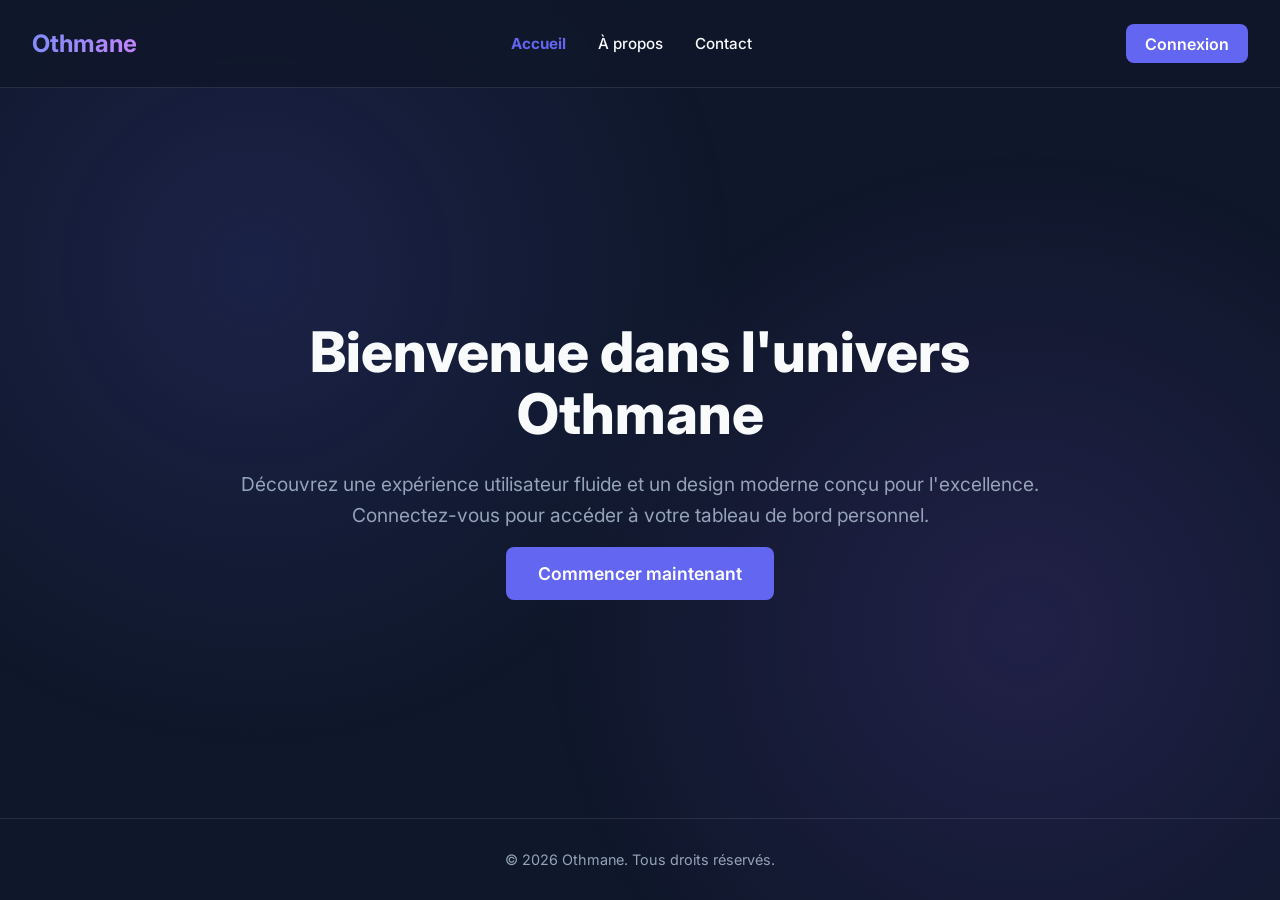
==== index.html @ 0eb3ed8a "first commit" ====
<!DOCTYPE html>
<html lang="fr">
<head>
    <meta charset="UTF-8">
    <meta name="viewport" content="width=device-width, initial-scale=1.0">
    <title>Othmane - Accueil</title>
    <meta name="description" content="Bienvenue sur Othmane, votre plateforme premium.">
    <link rel="stylesheet" href="index.css">
</head>
<body>
    <nav>
        <a href="index.html" class="logo">Othmane</a>
        <div class="nav-links">
            <a href="index.html">Accueil</a>
            <a href="About.html">À propos</a>
            <a href="Contact.html">Contact</a>
        </div>
        <a href="login.html" class="btn-login">Connexion</a>
    </nav>

    <main>
        <section class="hero">
            <h1>Bienvenue dans l'univers Othmane</h1>
            <p>Découvrez une expérience utilisateur fluide et un design moderne conçu pour l'excellence. Connectez-vous pour accéder à votre tableau de bord personnel.</p>
            <a href="login.html" class="btn-login" style="padding: 1rem 2rem; font-size: 1.1rem;">Commencer maintenant</a>
        </section>
    </main>

    <footer>
        <p>&copy; 2026 Othmane. Tous droits réservés.</p>
    </footer>

    <script src="index.js"></script>
</body>
</html>
---- index.css ----
@import url('https://fonts.googleapis.com/css2?family=Inter:wght@300;400;500;600;700&display=swap');

:root {
    --primary: #6366f1;
    --primary-hover: #4f46e5;
    --bg: #0f172a;
    --card-bg: rgba(30, 41, 59, 0.7);
    --text: #f8fafc;
    --text-muted: #94a3b8;
    --border: rgba(255, 255, 255, 0.1);
    --glass-bg: rgba(255, 255, 255, 0.03);
    --glass-border: rgba(255, 255, 255, 0.1);
    --shadow: 0 10px 15px -3px rgba(0, 0, 0, 0.1), 0 4px 6px -2px rgba(0, 0, 0, 0.05);
}

* {
    margin: 0;
    padding: 0;
    box-sizing: border-box;
}

body {
    font-family: 'Inter', sans-serif;
    background-color: var(--bg);
    color: var(--text);
    min-height: 100vh;
    display: flex;
    flex-direction: column;
    overflow-x: hidden;
}

/* Glassmorphism Background */
body::before {
    content: '';
    position: fixed;
    top: 0;
    left: 0;
    width: 100%;
    height: 100%;
    background: radial-gradient(circle at 20% 30%, rgba(99, 102, 241, 0.15) 0%, transparent 40%),
                radial-gradient(circle at 80% 70%, rgba(139, 92, 246, 0.15) 0%, transparent 40%);
    z-index: -1;
}

nav {
    display: flex;
    justify-content: space-between;
    align-items: center;
    padding: 1.5rem 2rem;
    background: rgba(15, 23, 42, 0.8);
    backdrop-filter: blur(10px);
    border-bottom: 1px solid var(--border);
    position: sticky;
    top: 0;
    z-index: 100;
}

.logo {
    font-size: 1.5rem;
    font-weight: 700;
    background: linear-gradient(to right, #818cf8, #c084fc);
    -webkit-background-clip: text;
    -webkit-text-fill-color: transparent;
    text-decoration: none;
}

.nav-links {
    display: flex;
    gap: 2rem;
}

.nav-links a {
    color: var(--text);
    text-decoration: none;
    font-weight: 500;
    transition: color 0.3s ease;
    font-size: 0.95rem;
}

.nav-links a:hover {
    color: var(--primary);
}

.btn-login {
    background: var(--primary);
    color: white;
    padding: 0.6rem 1.2rem;
    border-radius: 0.5rem;
    text-decoration: none;
    font-weight: 600;
    transition: all 0.3s ease;
}

.btn-login:hover {
    background: var(--primary-hover);
    transform: translateY(-1px);
    box-shadow: 0 4px 12px rgba(99, 102, 241, 0.3);
}

main {
    flex: 1;
    display: flex;
    flex-direction: column;
    align-items: center;
    justify-content: center;
    padding: 2rem;
}

.hero {
    text-align: center;
    max-width: 800px;
    animation: fadeIn 1s ease-out;
}

.hero h1 {
    font-size: 3.5rem;
    font-weight: 800;
    margin-bottom: 1.5rem;
    line-height: 1.1;
}

.hero p {
    font-size: 1.2rem;
    color: var(--text-muted);
    margin-bottom: 2rem;
    line-height: 1.6;
}

/* Login Card */
.auth-card {
    background: var(--card-bg);
    backdrop-filter: blur(16px);
    border: 1px solid var(--glass-border);
    padding: 2.5rem;
    border-radius: 1.5rem;
    width: 100%;
    max-width: 400px;
    box-shadow: var(--shadow);
    animation: slideUp 0.6s ease-out;
}

.auth-card h2 {
    font-size: 1.75rem;
    margin-bottom: 0.5rem;
    text-align: center;
}

.auth-card p {
    color: var(--text-muted);
    text-align: center;
    margin-bottom: 2rem;
}

.form-group {
    margin-bottom: 1.5rem;
}

.form-group label {
    display: block;
    margin-bottom: 0.5rem;
    font-size: 0.9rem;
    font-weight: 500;
    color: var(--text-muted);
}

.form-group input {
    width: 100%;
    padding: 0.75rem 1rem;
    background: rgba(15, 23, 42, 0.5);
    border: 1px solid var(--border);
    border-radius: 0.5rem;
    color: white;
    font-family: inherit;
    transition: all 0.3s ease;
}

.form-group input:focus {
    outline: none;
    border-color: var(--primary);
    box-shadow: 0 0 0 2px rgba(99, 102, 241, 0.2);
}

.btn-submit {
    width: 100%;
    padding: 0.75rem;
    background: var(--primary);
    color: white;
    border: none;
    border-radius: 0.5rem;
    font-size: 1rem;
    font-weight: 600;
    cursor: pointer;
    transition: all 0.3s ease;
}

.btn-submit:hover {
    background: var(--primary-hover);
    transform: translateY(-1px);
}

/* Animations */
@keyframes fadeIn {
    from { opacity: 0; }
    to { opacity: 1; }
}

@keyframes slideUp {
    from { opacity: 0; transform: translateY(20px); }
    to { opacity: 1; transform: translateY(0); }
}

footer {
    padding: 2rem;
    text-align: center;
    color: var(--text-muted);
    font-size: 0.9rem;
    border-top: 1px solid var(--border);
}
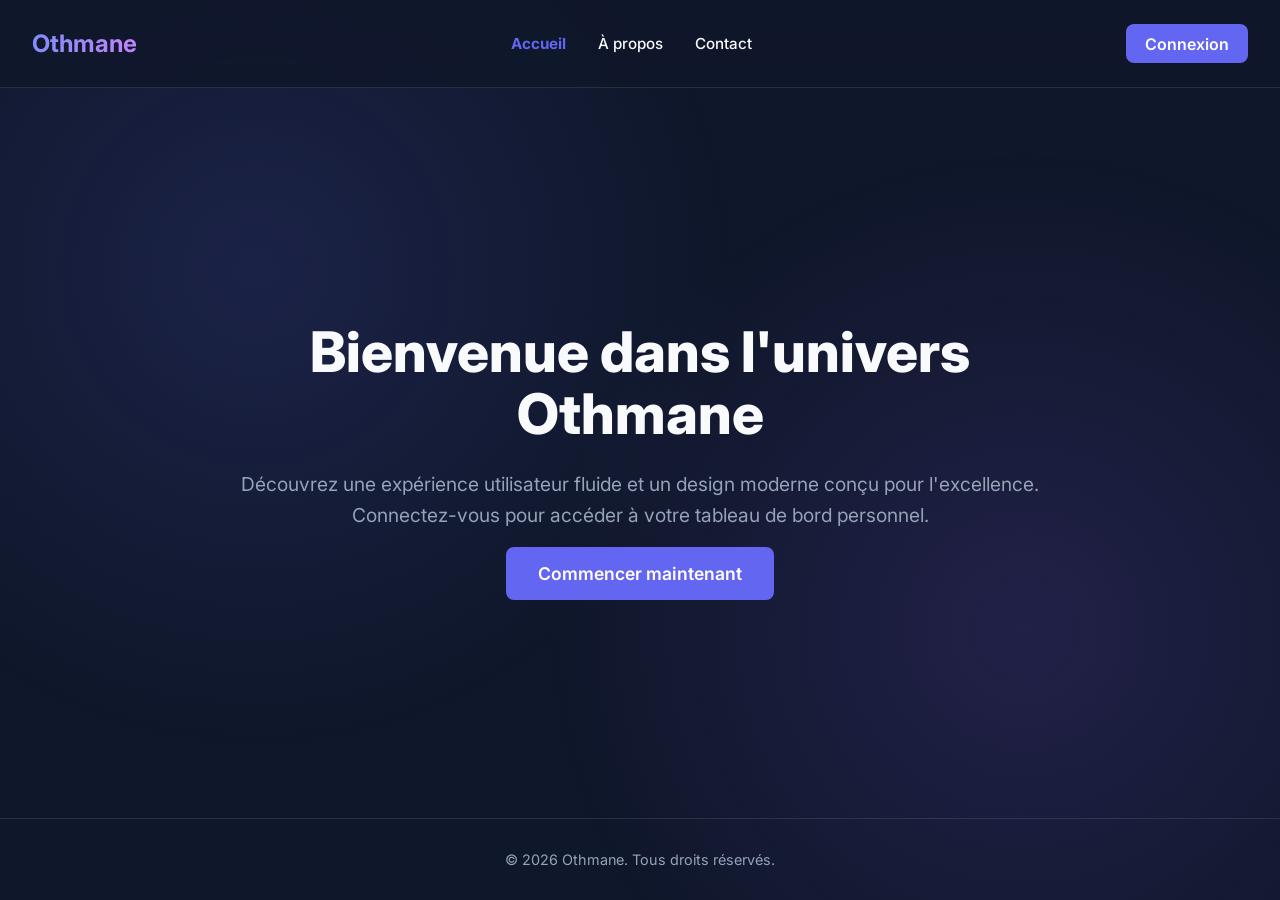
==== commit e8f8c84e: "add modern hamburger menu for mobile" ====
--- a/index.html
+++ b/index.html
@@ -15,7 +15,14 @@
             <a href="About.html">À propos</a>
             <a href="Contact.html">Contact</a>
         </div>
-        <a href="login.html" class="btn-login">Connexion</a>
+        <div class="nav-actions">
+            <a href="login.html" class="btn-login">Connexion</a>
+            <button class="hamburger">
+                <span class="line"></span>
+                <span class="line"></span>
+                <span class="line"></span>
+            </button>
+        </div>
     </nav>
 
     <main>
--- a/index.css
+++ b/index.css
@@ -62,6 +62,7 @@
     -webkit-background-clip: text;
     -webkit-text-fill-color: transparent;
     text-decoration: none;
+    z-index: 101;
 }
 
 .nav-links {
@@ -79,6 +80,12 @@
 
 .nav-links a:hover {
     color: var(--primary);
+}
+
+.nav-actions {
+    display: flex;
+    align-items: center;
+    gap: 1.5rem;
 }
 
 .btn-login {
@@ -89,12 +96,33 @@
     text-decoration: none;
     font-weight: 600;
     transition: all 0.3s ease;
+    z-index: 101;
 }
 
 .btn-login:hover {
     background: var(--primary-hover);
     transform: translateY(-1px);
     box-shadow: 0 4px 12px rgba(99, 102, 241, 0.3);
+}
+
+/* Hamburger Menu */
+.hamburger {
+    display: none;
+    cursor: pointer;
+    background: none;
+    border: none;
+    z-index: 102;
+    padding: 0.5rem;
+}
+
+.hamburger .line {
+    display: block;
+    width: 25px;
+    height: 3px;
+    background-color: var(--text);
+    margin: 5px auto;
+    transition: all 0.3s ease-in-out;
+    border-radius: 3px;
 }
 
 main {
@@ -216,3 +244,83 @@
     font-size: 0.9rem;
     border-top: 1px solid var(--border);
 }
+
+/* Mobile Responsiveness */
+@media (max-width: 768px) {
+    nav {
+        padding: 1rem 1.5rem;
+    }
+
+    .hamburger {
+        display: block;
+    }
+
+    /* Active Hamburger Animation */
+    .hamburger.active .line:nth-child(2) {
+        opacity: 0;
+    }
+    .hamburger.active .line:nth-child(1) {
+        transform: translateY(8px) rotate(45deg);
+    }
+    .hamburger.active .line:nth-child(3) {
+        transform: translateY(-8px) rotate(-45deg);
+    }
+
+    .nav-links {
+        position: fixed;
+        top: 0;
+        right: -100%;
+        width: 80%;
+        height: 100vh;
+        background: rgba(15, 23, 42, 0.95);
+        backdrop-filter: blur(20px);
+        flex-direction: column;
+        align-items: center;
+        justify-content: center;
+        gap: 2.5rem;
+        transition: right 0.4s cubic-bezier(0.77,0.2,0.05,1.0);
+        z-index: 100;
+        box-shadow: -10px 0 30px rgba(0,0,0,0.5);
+    }
+
+    .nav-links.active {
+        right: 0;
+    }
+
+    .nav-links a {
+        font-size: 1.5rem;
+        font-weight: 600;
+    }
+
+    .hero h1 {
+        font-size: 2.5rem;
+    }
+
+    .hero p {
+        font-size: 1.1rem;
+    }
+
+    .auth-card {
+        padding: 2rem 1.5rem;
+        max-width: 95%;
+    }
+}
+
+@media (max-width: 480px) {
+    .logo {
+        font-size: 1.25rem;
+    }
+
+    .btn-login {
+        padding: 0.5rem 1rem;
+        font-size: 0.9rem;
+    }
+
+    .hero h1 {
+        font-size: 2rem;
+    }
+
+    main {
+        padding: 1.5rem 1rem;
+    }
+}
